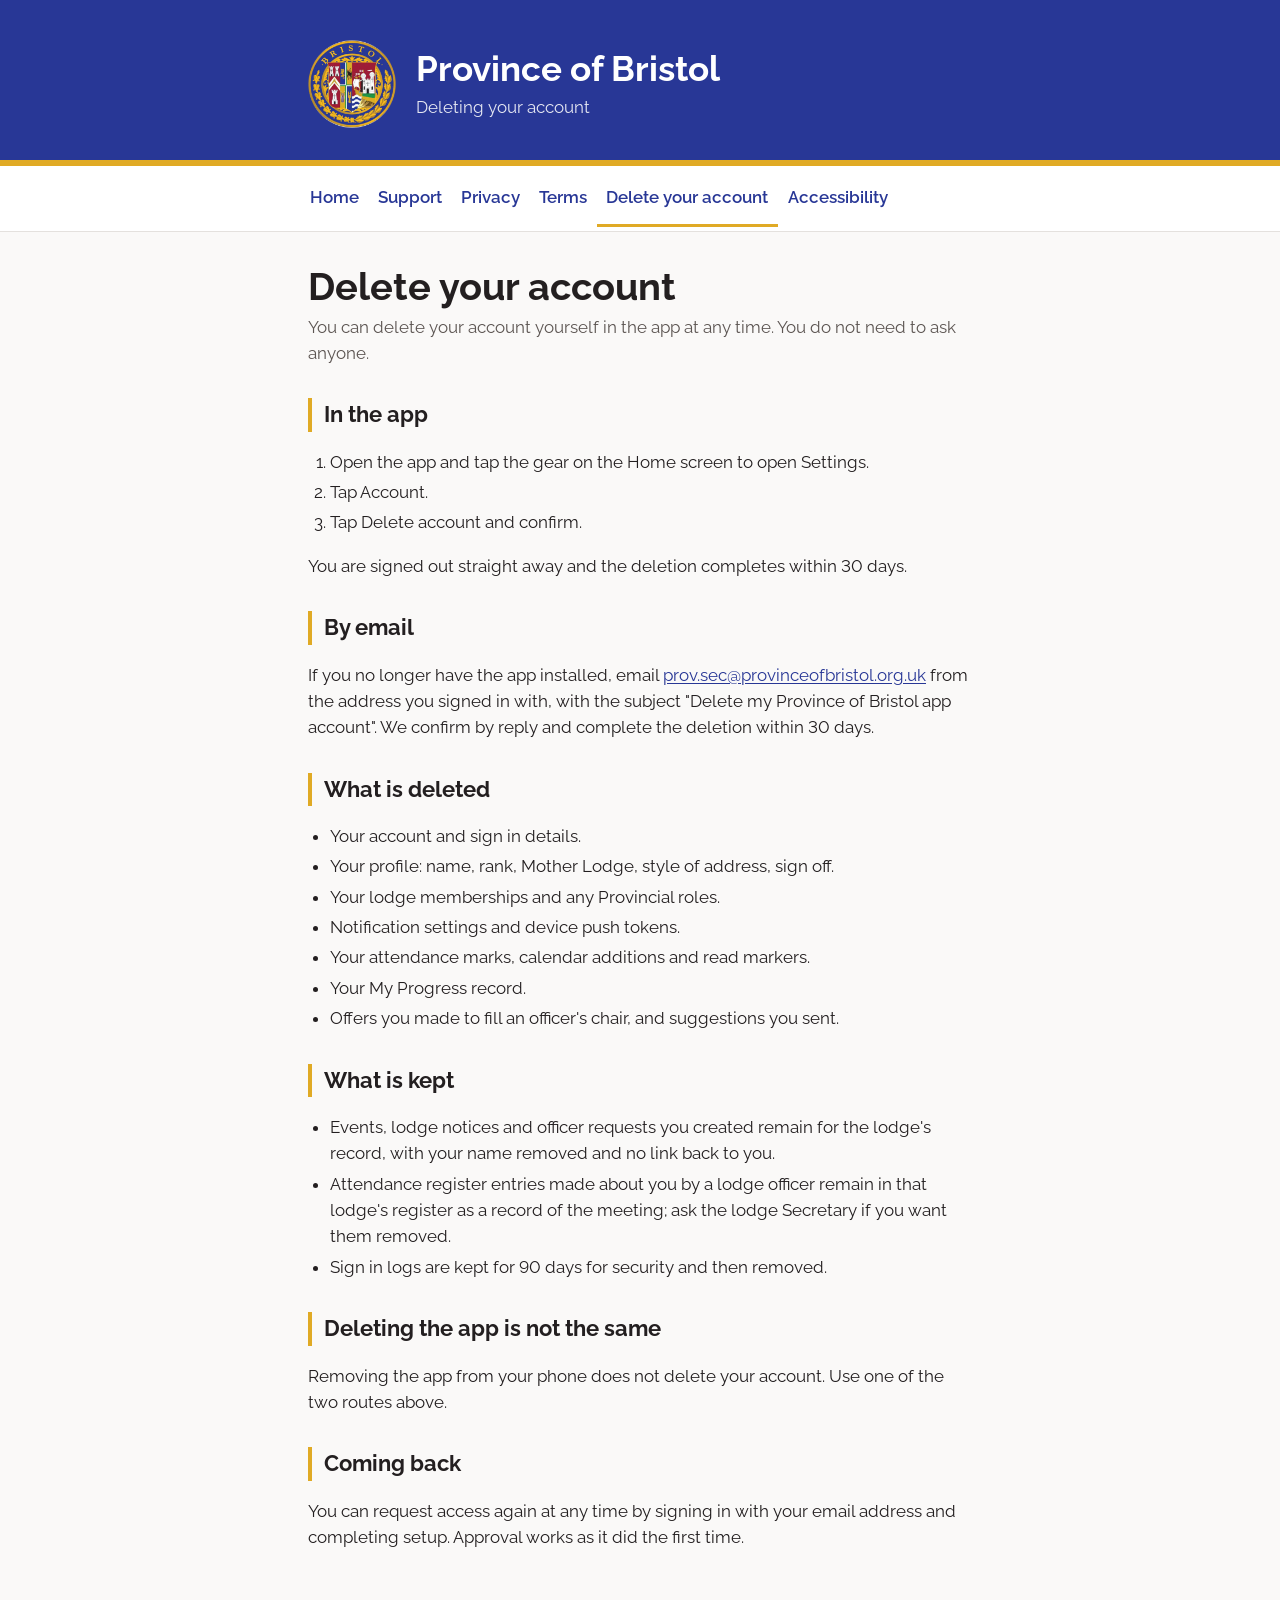
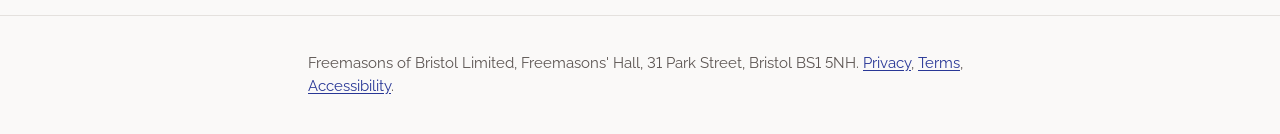
==== delete-account.html @ e8bad7f3 "Publish public pages" ====
<!doctype html>
<html lang="en-GB">
<head>
  <meta charset="utf-8">
  <meta name="viewport" content="width=device-width, initial-scale=1">
  <title>Delete your account | Province of Bristol app</title>
  <meta name="description" content="How to delete your Province of Bristol app account and what happens to your data.">
  <link rel="icon" href="assets/favicon.png">
  <link rel="preconnect" href="https://fonts.googleapis.com">
  <link href="https://fonts.googleapis.com/css2?family=Raleway:wght@400;600;700&display=swap" rel="stylesheet">
  <link rel="stylesheet" href="assets/style.css">
</head>
<body>
  <a class="skip" href="#main">Skip to content</a>
  <header class="hero">
    <div class="inner">
      <img src="assets/roundel.png" alt="The arms of the Province of Bristol">
      <div>
        <h1>Province of Bristol</h1>
        <p>Deleting your account</p>
      </div>
    </div>
  </header>
  <nav class="site" aria-label="Site">
    <ul>
      <li><a href="index.html">Home</a></li>
      <li><a href="support.html">Support</a></li>
      <li><a href="privacy.html">Privacy</a></li>
      <li><a href="terms.html">Terms</a></li>
      <li><a href="delete-account.html">Delete your account</a></li>
      <li><a href="accessibility.html">Accessibility</a></li>
    </ul>
  </nav>
  <main id="main">
    <h1>Delete your account</h1>
    <p class="meta">You can delete your account yourself in the app at any time. You do not need to ask anyone.</p>

    <h2>In the app</h2>
    <ol>
      <li>Open the app and tap the gear on the Home screen to open Settings.</li>
      <li>Tap Account.</li>
      <li>Tap Delete account and confirm.</li>
    </ol>
    <p>You are signed out straight away and the deletion completes within 30 days.</p>

    <h2>By email</h2>
    <p>If you no longer have the app installed, email <a href="mailto:prov.sec@provinceofbristol.org.uk?subject=Delete%20my%20Province%20of%20Bristol%20app%20account">prov.sec@provinceofbristol.org.uk</a> from the address you signed in with, with the subject "Delete my Province of Bristol app account". We confirm by reply and complete the deletion within 30 days.</p>

    <h2>What is deleted</h2>
    <ul>
      <li>Your account and sign in details.</li>
      <li>Your profile: name, rank, Mother Lodge, style of address, sign off.</li>
      <li>Your lodge memberships and any Provincial roles.</li>
      <li>Notification settings and device push tokens.</li>
      <li>Your attendance marks, calendar additions and read markers.</li>
      <li>Your My Progress record.</li>
      <li>Offers you made to fill an officer's chair, and suggestions you sent.</li>
    </ul>

    <h2>What is kept</h2>
    <ul>
      <li>Events, lodge notices and officer requests you created remain for the lodge's record, with your name removed and no link back to you.</li>
      <li>Attendance register entries made about you by a lodge officer remain in that lodge's register as a record of the meeting; ask the lodge Secretary if you want them removed.</li>
      <li>Sign in logs are kept for 90 days for security and then removed.</li>
    </ul>

    <h2>Deleting the app is not the same</h2>
    <p>Removing the app from your phone does not delete your account. Use one of the two routes above.</p>

    <h2>Coming back</h2>
    <p>You can request access again at any time by signing in with your email address and completing setup. Approval works as it did the first time.</p>
  </main>
  <footer>
    <div class="inner">
      <p>Freemasons of Bristol Limited, Freemasons' Hall, 31 Park Street, Bristol BS1 5NH. <a href="privacy.html">Privacy</a>, <a href="terms.html">Terms</a>, <a href="accessibility.html">Accessibility</a>.</p>
    </div>
  </footer>
  <script src="assets/site.js"></script>
</body>
</html>
---- assets/style.css ----
/* Province of Bristol app: public pages. Tokens mirror design/tokens.json. */
:root {
  --blue: #283796;
  --blue-dark: #141C4B;
  --gold: #E0AA25;
  --ink: #231F20;
  --ink-secondary: #5C5552;
  --surface: #FFFFFF;
  --background: #FAF9F8;
  --border: #E4E1DE;
  --link: #283796;
  --max: 44rem;
}
@media (prefers-color-scheme: dark) {
  :root {
    --ink: #FFFFFF;
    --ink-secondary: #C9C4C0;
    --surface: #1A2460;
    --background: #10163C;
    --border: #2D3A7A;
    --link: #B7BEE6;
  }
}
* { box-sizing: border-box; }
html { font-size: 100%; }
body {
  margin: 0;
  font-family: Raleway, "Helvetica Neue", Arial, sans-serif;
  font-variant-numeric: lining-nums;
  font-size: 1.0625rem;
  line-height: 1.55;
  color: var(--ink);
  background: var(--background);
}
a { color: var(--link); text-decoration: underline; text-underline-offset: 0.12em; }
a:focus-visible, button:focus-visible { outline: 3px solid var(--gold); outline-offset: 2px; }
.skip { position: absolute; left: -999px; top: 0; background: var(--surface); padding: 0.5rem 1rem; }
.skip:focus { left: 1rem; z-index: 10; }
header.hero {
  background: var(--blue);
  color: #FFFFFF;
  border-bottom: 6px solid var(--gold);
}
header.hero .inner {
  max-width: var(--max);
  margin: 0 auto;
  padding: 2.5rem 1.25rem 2rem;
  display: flex;
  align-items: center;
  gap: 1.25rem;
  flex-wrap: wrap;
}
header.hero img { width: 88px; height: 88px; }
header.hero h1 { margin: 0; font-size: clamp(1.6rem, 4vw, 2.2rem); font-weight: 700; line-height: 1.2; }
header.hero p { margin: 0.25rem 0 0; color: #E5E7F2; }
header.hero a { color: #FFFFFF; }
nav.site {
  background: var(--surface);
  border-bottom: 1px solid var(--border);
}
nav.site ul {
  list-style: none;
  margin: 0 auto;
  padding: 0 0.75rem;
  max-width: var(--max);
  display: flex;
  flex-wrap: wrap;
}
nav.site a {
  display: inline-block;
  padding: 0.85rem 0.6rem;
  text-decoration: none;
  font-weight: 600;
  min-height: 44px;
}
nav.site a[aria-current="page"] { border-bottom: 3px solid var(--gold); }
main { max-width: var(--max); margin: 0 auto; padding: 1.5rem 1.25rem 3rem; }
main h1 { font-size: clamp(1.8rem, 4vw, 2.4rem); line-height: 1.2; margin: 0.5rem 0 0.25rem; }
main h2 { font-size: 1.35rem; margin: 2rem 0 0.5rem; padding-left: 0.75rem; border-left: 4px solid var(--gold); }
main h3 { font-size: 1.1rem; margin: 1.25rem 0 0.25rem; }
p.meta { color: var(--ink-secondary); margin-top: 0; }
.card {
  background: var(--surface);
  border: 1px solid var(--border);
  border-radius: 12px;
  padding: 1rem 1.25rem;
  margin: 1rem 0;
}
table { width: 100%; border-collapse: collapse; margin: 1rem 0; }
th, td { text-align: left; vertical-align: top; padding: 0.6rem 0.5rem; border-bottom: 1px solid var(--border); }
th { font-weight: 600; }
ul, ol { padding-left: 1.4rem; }
li { margin: 0.25rem 0; }
.button {
  display: inline-block;
  background: var(--blue);
  color: #FFFFFF;
  text-decoration: none;
  font-weight: 600;
  padding: 0.8rem 1.25rem;
  border-radius: 10px;
  min-height: 44px;
}
.badges { display: flex; gap: 0.75rem; flex-wrap: wrap; margin: 1rem 0; }
.badges span { border: 1px solid var(--border); border-radius: 8px; padding: 0.6rem 0.9rem; color: var(--ink-secondary); }
footer {
  border-top: 1px solid var(--border);
  color: var(--ink-secondary);
  font-size: 0.95rem;
}
footer .inner { max-width: var(--max); margin: 0 auto; padding: 1.25rem; }
footer a { color: var(--link); }
@media (max-width: 480px) { header.hero img { width: 64px; height: 64px; } }
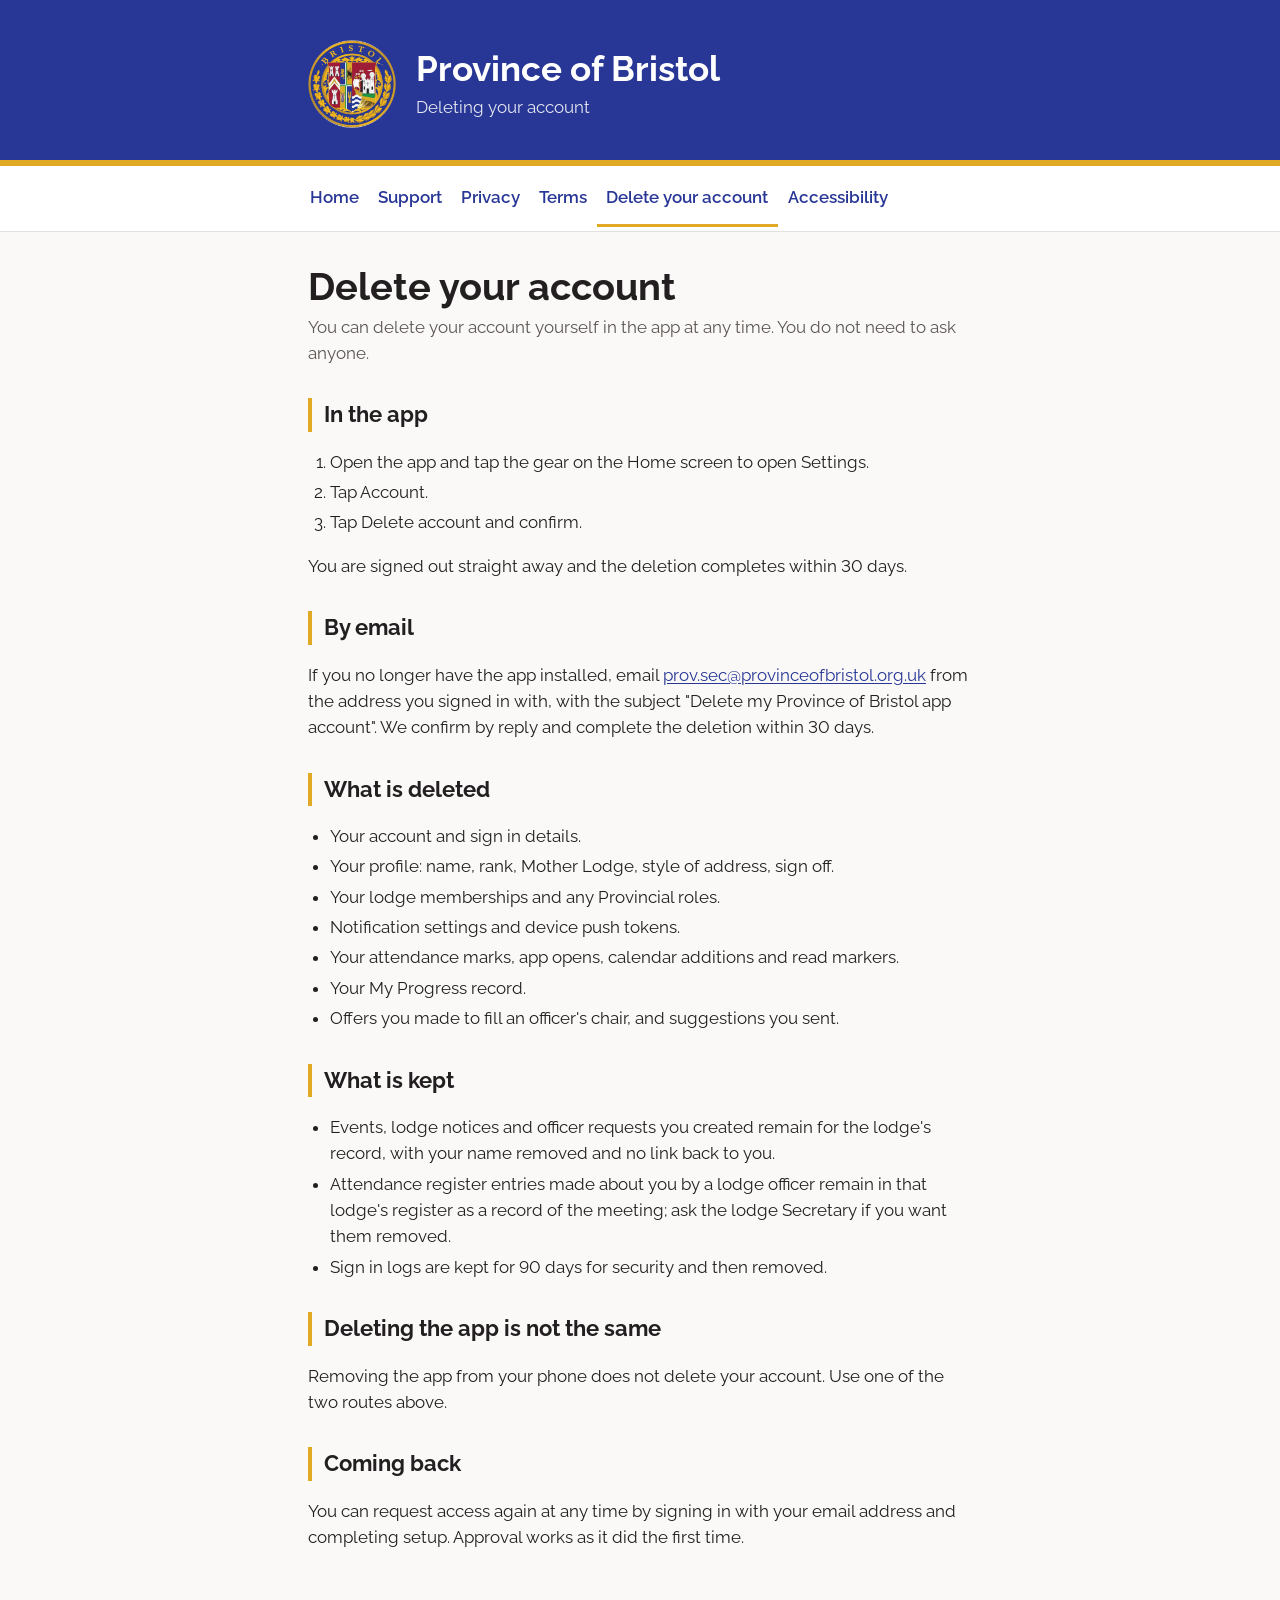
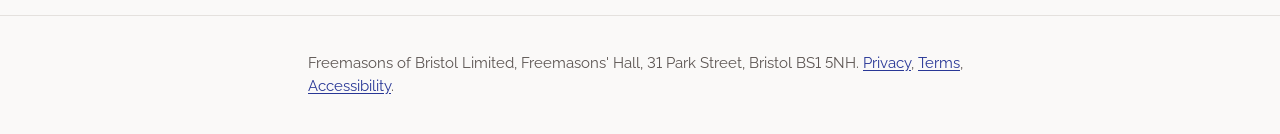
==== commit b5647590: "Publish public pages 2026-09-13" ====
--- a/delete-account.html
+++ b/delete-account.html
@@ -52,7 +52,7 @@
       <li>Your profile: name, rank, Mother Lodge, style of address, sign off.</li>
       <li>Your lodge memberships and any Provincial roles.</li>
       <li>Notification settings and device push tokens.</li>
-      <li>Your attendance marks, calendar additions and read markers.</li>
+      <li>Your attendance marks, app opens, calendar additions and read markers.</li>
       <li>Your My Progress record.</li>
       <li>Offers you made to fill an officer's chair, and suggestions you sent.</li>
     </ul>
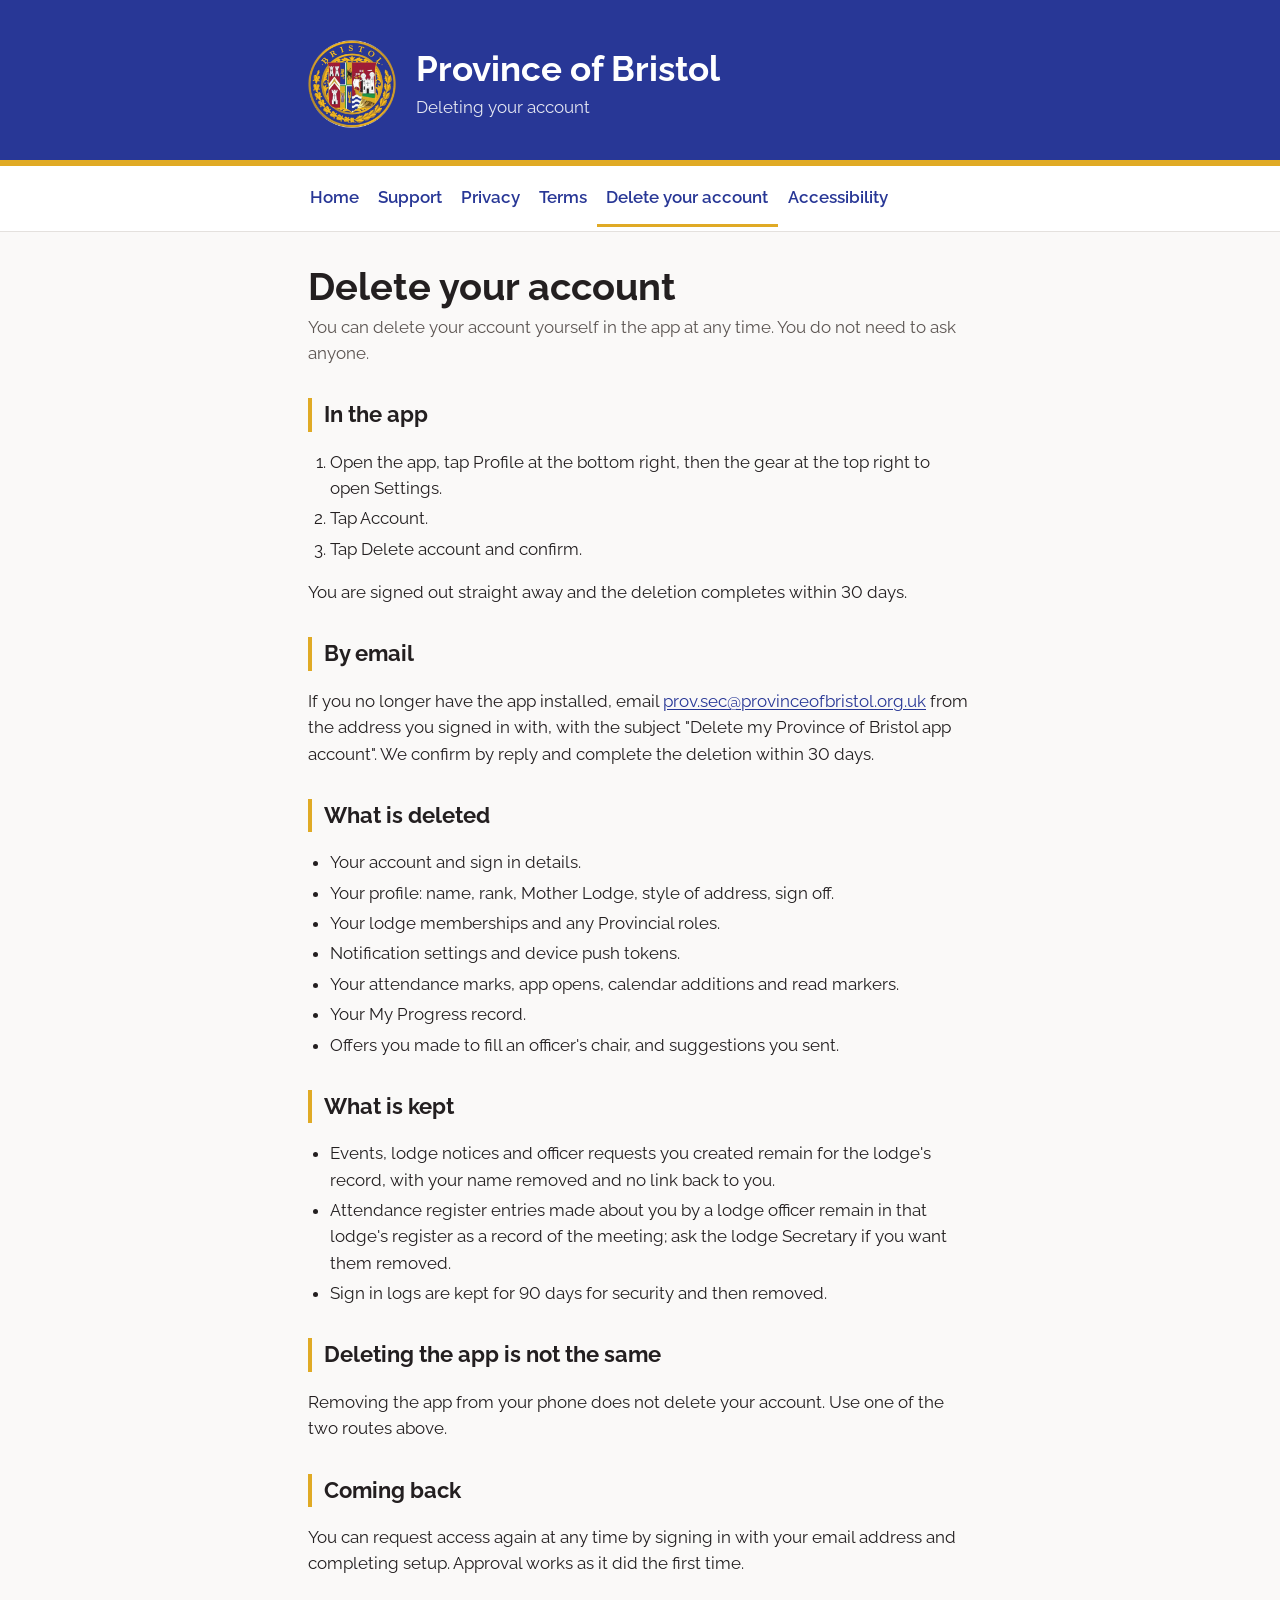
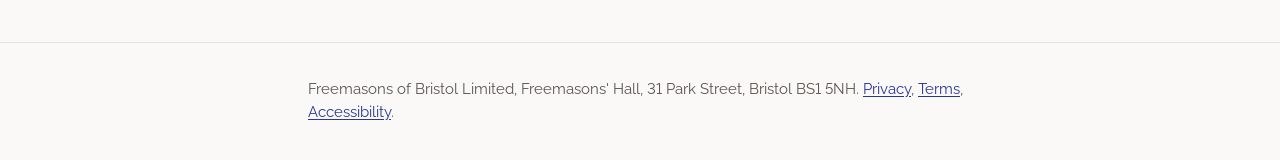
==== commit 06c8356a: "Publish public pages 2026-10-27" ====
--- a/delete-account.html
+++ b/delete-account.html
@@ -37,7 +37,7 @@
 
     <h2>In the app</h2>
     <ol>
-      <li>Open the app and tap the gear on the Home screen to open Settings.</li>
+      <li>Open the app, tap Profile at the bottom right, then the gear at the top right to open Settings.</li>
       <li>Tap Account.</li>
       <li>Tap Delete account and confirm.</li>
     </ol>
